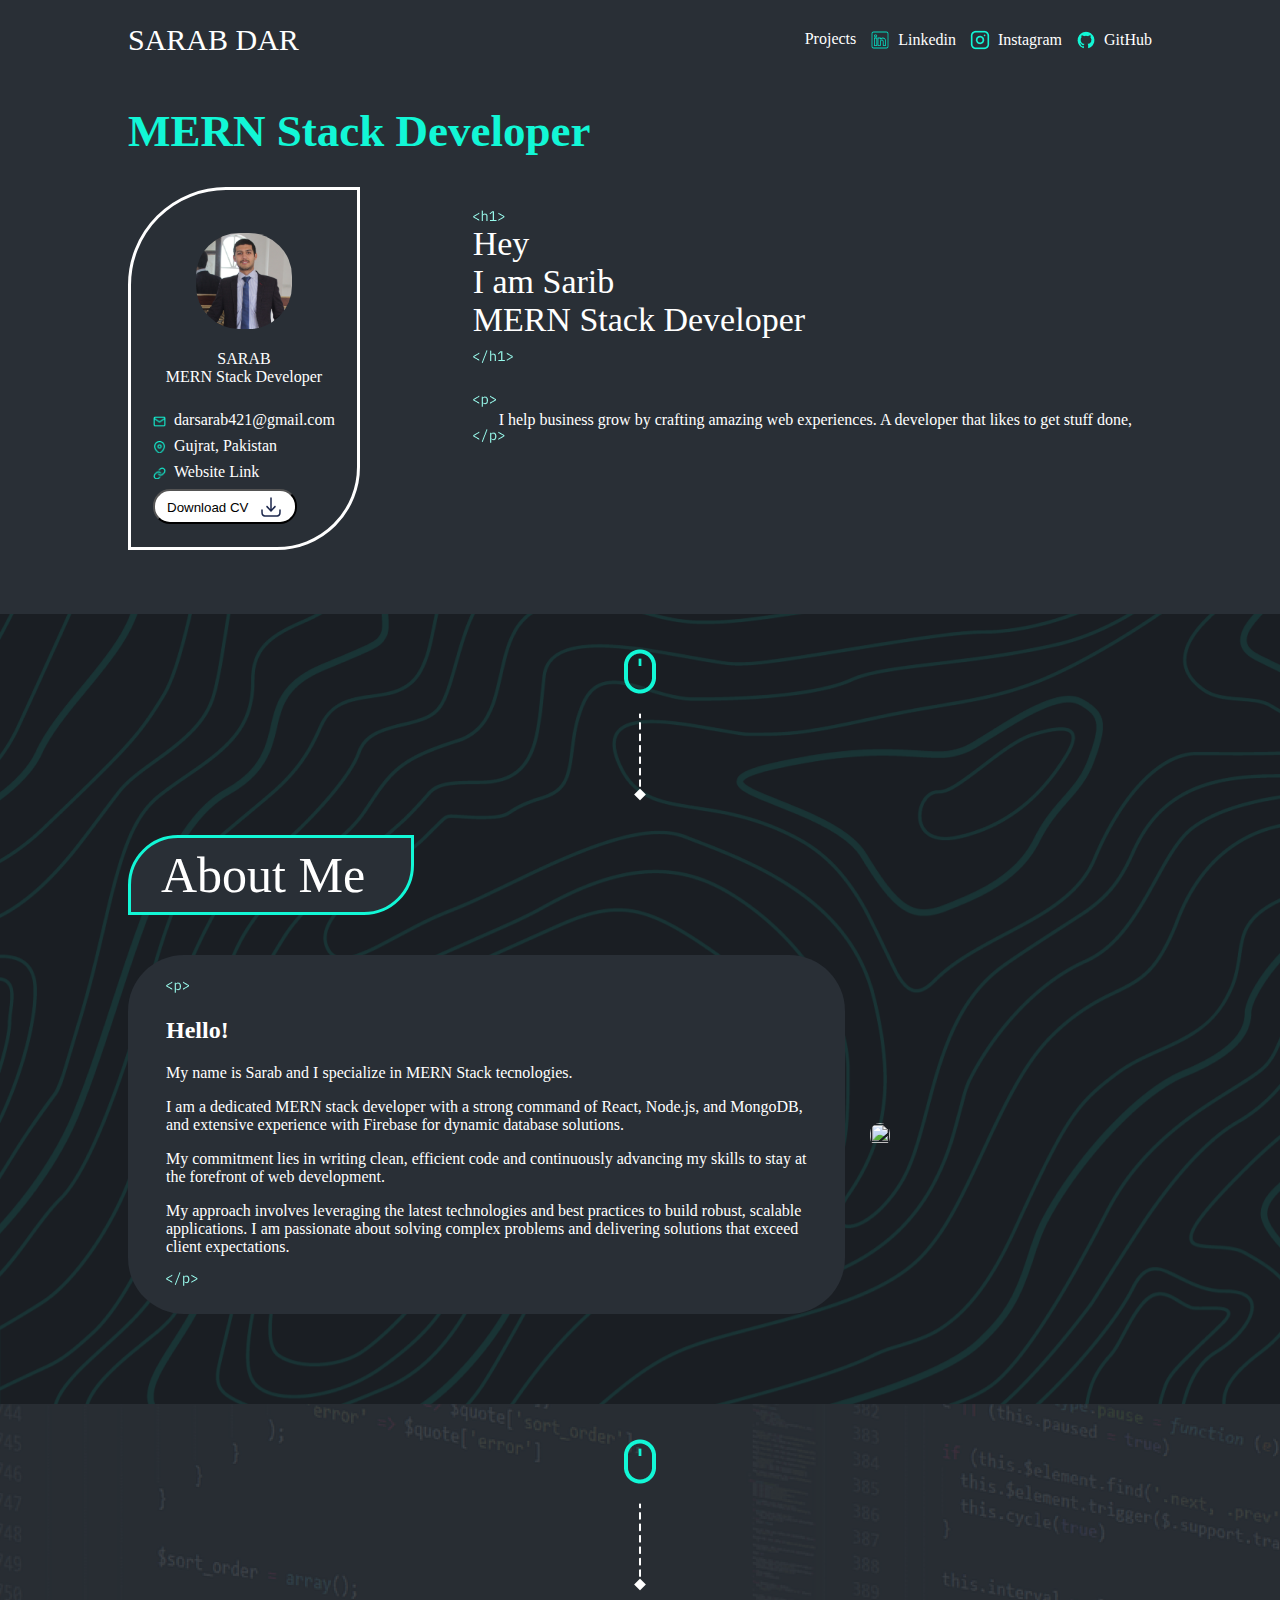
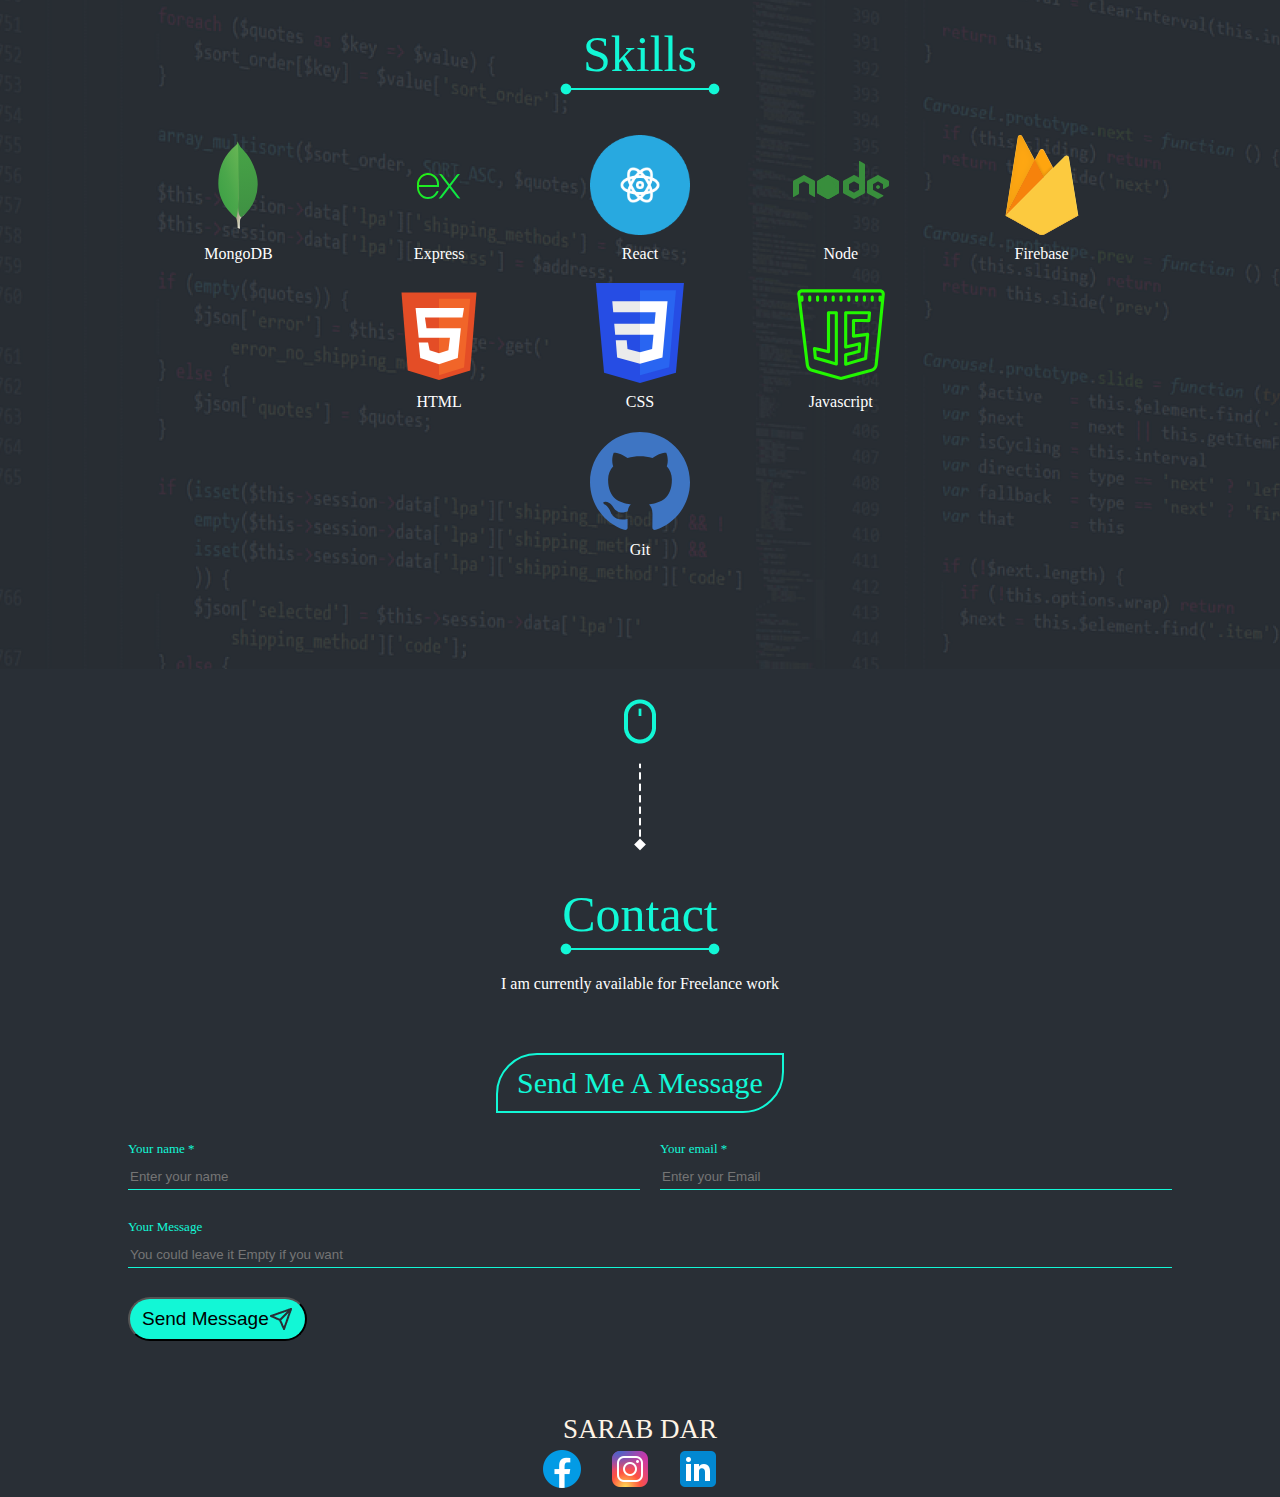
==== index.html @ 3ef93149 "first commit" ====
<!DOCTYPE html>
<html lang="en">
  <head>
    <meta charset="UTF-8" />
    <meta name="viewport" content="width=device-width, initial-scale=1.0" />
    <title>SarIb's Portfolio</title>
    <link rel="stylesheet" href="./index.css" />
    <link rel="preconnect" href="https://fonts.googleapis.com" />
    <link rel="preconnect" href="https://fonts.gstatic.com" crossorigin />
    <link
      href="https://fonts.googleapis.com/css2?family=IBM+Plex+Mono:ital,wght@0,100;0,200;0,300;0,400;0,500;0,600;0,700;1,100;1,200;1,300;1,400;1,500;1,600;1,700&display=swap"
      rel="stylesheet"
    />
      <script src="https://cdn.emailjs.com/dist/email.min.js"></script>
    <script>
        (function () {
            emailjs.init("tfSAXZKGVU3EgzkAB");
        })();
    </script>
  </head>
  <body>
    <div id="home_page">

      <!-- Introduction Section Starts -->
      <div id="itro_section" class="page_padding">
        <div id="header">
          <div id="header_left_side"><a href="/" id="font_size_large">SARAB DAR</a></div>
          <div id="header_right_side">
            
            
            <div class="blue_color_on_hover cursor_changed"><a href="/projects">Projects</a></div>
            <div class="blue_color_on_hover">
              <a href="https://www.linkedin.com/in/sarab-dar-568838201/"
                ><div class="icon_images_container">
                  <div class="header_icon_images">
                    <img src="./images/linkedin_blue_icon.svg" alt="" />
                  </div>
                  <span class="names_not_show">Linkedin</span>
                </div></a
              >
            </div>
            <div class="blue_color_on_hover">
              <a href="">
                <div class="icon_images_container">
                  <div class="header_icon_images">
                    <img src="./images/instagram_blue_icon.png" alt="" />
                  </div>
                 <span class="names_not_show">Instagram</span> 
                </div>
              </a>
            </div>
            <div class="blue_color_on_hover">
              <a href=""
                ><div class="icon_images_container">
                  <div class="header_icon_images">
                    <img src="./images/github_blue_icon.png" alt="" />
                  </div>
                 <span class="names_not_show"> GitHub</span>
                </div></a>
            </div>
            <div class="menu_icon"><img src="./images/introduction/menu_icon.svg" alt=""></div>
            <div class="menu_icon"><ul><li><div class="blue_color_on_hover cursor_changed" ><a href="/">Home</a></div></li>
            <li> <div class="blue_color_on_hover cursor_changed"><a href="/projects">Projects</a></div></li>
            <li> <div class="blue_color_on_hover">
              <a href="https://www.linkedin.com/in/sarab-dar-568838201/"
                ><div class="icon_images_container">
                  <div class="header_icon_images">
                    <img src="./images/linkedin_blue_icon.svg" alt="" />
                  </div>
                  <span class="names_not_show">Linkedin</span>
                </div></a
              >
            </div></li>
            <li> <div class="blue_color_on_hover">
              <a href="">
                <div class="icon_images_container">
                  <div class="header_icon_images">
                    <img src="./images/instagram_blue_icon.png" alt="" />
                  </div>
                 <span class="names_not_show">Instagram</span> 
                </div>
              </a>
            </div></li>

            <li><div class="blue_color_on_hover">
              <a href=""
                ><div class="icon_images_container">
                  <div class="header_icon_images">
                    <img src="./images/github_blue_icon.png" alt="" />
                  </div>
                 <span class="names_not_show"> GitHub</span>
                </div></a>
            </div></li>
          </ul></div>
          </div>
        </div>
  
        <!-- Introduction Section Ends -->


        <!-- Under Header Section Starts -->
        <div id="under_header">
          <h1>MERN Stack Developer</h1>
          <div id="under_header_sub_section_flex">
            <div id="left_side_under_header">
            <div id="cv_sub_section">
              <div class="to_center"><div id="my_img_container">
                <img src="./images/DP_img.JPG" alt="" />
              </div>
              <div id="text_size_name_cv">SARAB</div>
              <div id="mern_stack_in_under_header">MERN Stack Developer</div></div>
              <div id="under_MERN_cv_sub_section">
                <div class="icon_images_container margin_bottom">
                  <div class="s_icon_images_container">
                    <img src="./images/email_icon.png" alt="" />
                  </div>
                  darsarab421@gmail.com
                </div>
                <div  class="icon_images_container margin_bottom">
                  <div class="s_icon_images_container">
                    <img src="./images/location_icon.png" alt="" />
                  </div>
                  Gujrat, Pakistan
                </div>
                <div  class="icon_images_container margin_bottom">
                  <div class="s_icon_images_container">
                    <img src="./images/link_icon.png" alt="" />
                  </div>
                  Website Link
                </div>
              </div>
              <div class="left_margin_btn">
    <button id="downloadBtn">
        <div class="inside_download_btn">
            <div class="download_CV">
                <a id="downloadLink" href="./Sarab_Dar_Resume.pdf" download="Sarab_Dar_Resume.pdf">Download CV</a>
            </div>
            <div class="icon_img">
                <img src="./images/download_icon.svg" alt="Download Icon">
            </div>
        </div>
    </button>
</div>
  </div>
          </div>
          <div id="right_side_under_header">
            <div class="tag_img_container to_the_left">
              <img src="./images/h1_opening.png" alt="" />
            </div>
            <div class="make_it_big to_the_left"><div>Hey</div>
            <div>I am <span class="color_clor">Sarib</span></div>
            <!-- <div class="display_flex"> -->
              <div>MERN Stack Developer</div></div>
              <div class="tag_img_container bottom_margin to_the_left">
                <img src="./images/h1_closing.png" alt="" />
              </div>
            <!-- </div> -->
            <div class="tag_img_container"><img src="./images/p_opening.png" alt="" /></div>
            <div class="margin_left">
              I help business grow by crafting amazing web experiences. A
              developer that likes to get stuff done,
            </div>
            <div class="tag_img_container"> <img src="./images/p_closing.png" alt=""></div>
             <!-- <div class="icon_images_container margin_top cursor_changed"  onclick="send_mail()">
                    <div class="font_size_medium">Let's Talk</div>
                    <div class="s_icon_images_container">
                    <img src="./images/mail_icon.png" alt="" />
                  </div>
                </div> -->
          </div>
          </div>
        </div>
        <!-- under Header Section Ends -->

      
      </div>




        <!-- About me Section Starts -->

        <div id="About_me_section" class="page_padding">
          <div id="scroll_sub_section">
         
               <div class="mouse_icon_container">
                    <img src="./images/mouse_icon.png" alt="" />
                  </div>
               <div class="line_container">
                    <img src="./images/arrow_line_icon.png" alt="" />
                  </div>
            </div>
             <div class="about_me_container_inside_left_side"> About Me</div>
          <div class="flex_of_two_side">
                 <!-- Left Side of About me Section -->
             <div id="about_me_left_side" >
             
            
             <div class="about_me_details_inside_left_side">
              <div class="tag_img_container"><img src="./images/p_opening.png" alt="" /></div>
             <h2>Hello!</h2>
             <p>My name is Sarab and I specialize in MERN Stack tecnologies.</p>
             <p>I am a dedicated MERN stack developer with a strong command of React, Node.js, and MongoDB, and extensive experience with Firebase for dynamic database solutions.</p>
             <p>My commitment lies in writing clean, efficient code and continuously advancing my skills to stay at the forefront of web development.</p>
             <p>My approach involves leveraging the latest technologies and best practices to build robust, scalable applications. I am passionate about solving complex problems and delivering solutions that exceed client expectations.</p>
            
              <div class="tag_img_container"><img src="./images/p_closing.png" alt="" /></div>
             </div>
              </div>
              <!-- Right Side of About me Section -->
              <div class="about_me_details_inside_right_side">
               <div id="my_photo"><img src="./images/my_photo.JPG" alt=""></div>
              </div>
          </div>
       
          </div>


          
        <!-- Skills Section Starts -->

        <div id="skills_section" class="page_padding">
          <div id="scroll_sub_section">
         
               <div class="mouse_icon_container">
                    <img src="./images/mouse_icon.png" alt="" />
                  </div>
               <div class="line_container">
                    <img src="./images/arrow_line_icon.png" alt="" />
                  </div>
            </div>
            <div class="font_size_s_Medium">Skills</div>
            <div class="line_icon_skill_section"><img src="./images/skill_section/line_icon.png" alt=""></div>
       

             <div class="skills_grid_container">
              <div class="items item1"> <div class="skills_img_container"><img src="./images/skill_section/monodb_icon.svg" alt=""></div> <div>MongoDB</div></div>
              <div class="items item2"> <div class="skills_img_container"><img src="./images/skill_section/express_icon.svg" alt=""></div> <div>Express</div></div>
              <div class="items item3"> <div class="skills_img_container"><img src="./images/skill_section/React_icon.png" alt=""></div> <div>React</div></div>
              <div class="items item4"> <div class="skills_img_container"><img src="./images/skill_section/nodejs_icon.svg" alt=""></div> <div>Node</div></div>
              <div class="items item5"> <div class="skills_img_container"><img src="./images/skill_section/firebase_icon.svg" alt=""></div> <div>Firebase</div></div>
              
              <!-- 2nd Line -->
              <div class="items item6"> <div class="skills_img_container"><img src="./images/skill_section/html_icon.svg" alt=""></div> <div>HTML</div></div>
              <div class="items item7"> <div class="skills_img_container"><img src="./images/skill_section/css_icon.svg" alt=""></div> <div>CSS</div></div>
              <div class="items item8"> <div class="skills_img_container"><img src="./images/skill_section/javascript_icon.svg" alt=""></div> <div>Javascript</div></div>
              <!-- third Line -->
              <div class="items item9"> <div class="skills_img_container"><img src="./images/skill_section/github_icon.svg" alt=""></div> <div>Git</div></div>
             
           
           
            </div>
             <!-- <div class="items item10"> <div class="skills_img_container"><img src="./images/skill_section/React_icon.png" alt=""></div> <div></div></div> -->
           
          </div>



              <!-- Contact me Section -->


        <div id="contact_me">
          <div id="scroll_sub_section">
         
               <div class="mouse_icon_container">
                    <img src="./images/mouse_icon.png" alt="" />
                  </div>
               <div class="line_container">
                    <img src="./images/arrow_line_icon.png" alt="" />
                  </div>
            </div>
            <div class="font_size_s_Medium">Contact</div>
            <div class="line_icon_skill_section"><img src="./images/skill_section/line_icon.png" alt=""></div>
            
       
        <div class="align_text_center">I am currently available for Freelance work</div>
        <span id="message_box">Send Me A Message</span>
        <div class="input_button_container">
            <div class="grid_item input_item1"><div class="written_on_inputs">Your name * <br><input type="text" placeholder="Enter your name" class="contact_me_input" id="user_name"></div></div>
  <div class="grid_item input_item2"><div class="written_on_inputs">Your email *<br><input type="text" placeholder="Enter your Email" class="contact_me_input"  id="contact_me_input" ></div></div>
  <div class="grid_item input_item3"><div class="written_on_inputs">Your Message <br><input type="text" placeholder="You could leave it Empty if you want" id="user_message" class="contact_me_input"  pattern="^(?:\+?[0-9]{1,3}[-.\s]?)?(?:\(?\d{1,4}\)?[-.\s]?)?\d{1,4}[-.\s]?\d{1,4}[-.\s]?\d{1,9}$|^[\w\.-]+@(gmail\.com|yahoo\.com|outlook\.com)$
" ></div></div>
            <div class="cursor_changed"><button id="btn" onclick="sendMessage()"> <div ><div>Send Message </div> <div class="send_icon"><img src="./images/contact_me/send_icon.png" alt=""></div></div></button></div>
        </div>
   

    <!-- Footer Section -->
    <div id="footer">
    
        <div id="change_to_white"><span id="change_color_first_letter">S</span>ARAB <span id="dar_in_nav">DAR</span></div>
        <!-- images of fb,insta, ldin, X goes here -->
         <div id="footerIcons">
            <a href="https://www.facebook.com/sarab.dar.90?mibextid=ZbWKwL" target="_blank"><img src="./images/contact_me/facebook.png" alt=""></a>
            <a href="https://www.instagram.com/sarib422?igsh=djU4N2RiNWo0NDZv" target="_blank"><img src="./images/contact_me/instagram.png" alt=""></a>
        <a href="https://www.linkedin.com/in/sarab-dar-568838201/" target="_blank"><img src="./images/contact_me/linkedln.png"
                alt="LinkedIn"></a>

            <a href="https://x.com/sarib_dar?t=F1pnpw_6zOMhgZf68eyHyQ&s=09" target="_blank"><img src="./images/twitterX.png" alt=""></a>

        
    </div>
        </div>
         </div>
 <script src="index.js"></script>
  </body>
</html>
---- index.css ----
/* Full Home page  */
a{
    color: #FFFFFF;
    text-decoration: none;
}
html,body{
    margin: 0px;
    padding: 0px;
    /* font-family: 'IBM Plex Mono', monospace; */
}

.page_padding{
    padding: 5px 128px 90px 128px;
}
.menu_icon{
    display: none;
}


#itro_section{
   
    color: #FFFFFF;
    background-color: #292F36;
   /* padding: 5px 128px 64px 128px; */
   padding-top: 5px;
   padding-bottom: 64px;
}
  /* Header Section */

#header{
    height: 70px;
    display: flex;
    align-items: center;
    justify-content: space-between;
}

#font_size_large{
    font-size: 30px;
    
}
/* instagram, github, linkedin images size */
.header_icon_images{
width: 20px;
height: 20px;
overflow: hidden;
}
.header_icon_images img{
    width: 100%;
    height: 100%;
}
.blue_color_on_hover:hover{
color: #12F7D6;
}
.blue_color_on_hover a:hover {
    color: #12F7D6;
}

/* right side */
#header_right_side{
    display: flex;
    gap: 14px;
}
.icon_images_container{
    display: flex;
    align-items: center;
   
    gap: 8px;
}
.margin_top{
    margin-top: 22px;
}

#right_side_under_header{
    padding: 20px 20px;
}
.margin_left{
    margin-left: 26px;
}
.font_size_medium{
    font-size: 25px;
    color: #12F7D6;
}





/* Under intro Section */
#cv_sub_section{
    border-style: solid;
    border-color: #FFFFFF;
}
#my_img_container{
    width: 96px;
    height: 96px;
    border-radius: 45%;
    overflow: hidden;
    margin-bottom: 21px;
}
#my_img_container img{
    width: 100%;
    height: 100%;
}

#under_header h1{
    color: #12F7D6;
    font-size: 45px;
}
.make_it_big{
    font-size: 34px;
}
.bottom_margin{
    margin-bottom: 26px;
    margin-top: 10px;
}

#under_header_sub_section_flex{
    display: flex;
    justify-content: space-between;
}
.inside_download_btn{
  display: flex;
  justify-content: space-between;
}
.download_CV{
    align-self: center;
}
.download_CV a{
    color: black;
}
 .icon_img{
    width: 24px;
    height: 24px;
    overflow: hidden;

 }
 .icon_img img{
    width: 100%;
height: 100%;}

.left_margin_btn button{
    width: 144px;
        height: 35px;
        border-radius: 17px;
        padding: 4px 12px;
        background-color: white;
}

#cv_sub_section{
    padding: 13px 22px;
    height: 331px;
    
    border-radius: 98px 0px 83px 0px;;
}
.to_center{
    margin: 30px 0px 25px 0px;
    display: flex;
        flex-direction: column;
        justify-content: center;
        align-items: center;
}

.s_icon_images_container{
    width: 13px;
    height: 13px;
    overflow: hidden;
}
.s_icon_images_container img{
    width: 100%;
    height: 100%s;
}
.margin_bottom{
    margin-bottom: 8px;
}



/* About me Section Starts */

#scroll_sub_section {
    display: flex;
    justify-content: center;
    /* Center items horizontally */
    align-items: center;
    /* Center items vertically */
    flex-direction: column;
    /* Align items in a column */
  padding: 20px 10px;
}


.mouse_icon_container,
.line_container {
    margin: 10px;
    /* Space between images, adjust as needed */
}

/* Optional: Adjust image sizes if needed */
.mouse_icon_container img,
.line_container img {
    max-width: 100%;
    /* Ensure images don't overflow their containers */
    height: auto;
    /* Maintain aspect ratio */
}

#About_me_section{
    color: #FFFFFF;
    background-image: url("./images/About_me_background.png");
    
}

.mouse_icon_container{
    height: 44px;
    width: 32px;
    margin-bottom: 10px;
}
.scroll_sub_section{
    display: flex;
    flex-direction: column;
    align-items: center;
    justify-content: center;
}
.about_me_container_inside_left_side{
   
    background-color: #292F36;
}
.about_me_details_inside_left_side{
    background-color: #292F36;
    /* width: 508px; */
    padding: 24px 38px;
        border-radius: 56px;
            /* margin-top: 35px; */
   
}
#my_photo{
    border-radius: 25px;
    /* height: 469px; */
    overflow: hidden;
}
.about_me_details_inside_right_side{
    display: flex;
    align-items: center;
}
#my_photo img{
    width: 100%;
    height: 100%;
}

.flex_of_two_side{
    /* display: flex;
    justify-content: space-between; */
    margin-top: 40px;
    display: grid;
    grid-template-columns: 70% 30%;
    gap: 25px;
}
#about_me_left_side{
    display: flex;
    align-items: center;
}

.about_me_container_inside_left_side{
    font-size: 50px;
    padding: 8px 30px;
    border-radius: 50px 0px;
    border-color: #12F7D6;
    border-style: solid;
    width: 220px;
}



/* skills Section */
#skills_section{
    color: #FFFFFF;
        background-image: url("./images/Skills_section_background.png");
        /* padding: 5px 128px 90px 128px; */
        padding-top: 5px;
        padding-bottom: 90px;
}
.font_size_s_Medium{
    font-size: 50px;
    color: #12F7D6;
    text-align: center;
}
.line_icon_skill_section{
    margin-bottom: 20px;
}
.line_icon_skill_section{
    display: flex;
    justify-content: center;
}

/* Skills Grid */
.skills_grid_container {
    display: grid;
    grid-template-columns: repeat(auto-fill, minmax(150px, 1fr));
    /* Adjust column size and number */
    gap: 20px;
    /* Space between grid items */
    justify-items: center;
    /* Center items horizontally within their grid cells */
    align-items: center;
    /* Center items vertically within their grid cells */
    padding: 20px;
    /* Space around the grid container */
}

.items {
    display: flex;
    flex-direction: column;
    align-items: center;
    /* Center content horizontally */
    text-align: center;
    /* Center text inside items */
}

/* Make sure to center "Git" in the third row */
.item9 {
    grid-column: 1 / -1;
    /* Span the entire width of the grid */
    justify-self: center;
    /* Center the item horizontally within its grid cell */
}
.item6{
grid-column: 2;
}

.skills_img_container {
    display: flex;
    align-items: center;
    height: 110px;
    /* overflow: hidden; */
}
.skills_img_container img {
    max-width: 100px;
    /* Adjust image size as needed */
    height: auto;
    /* Maintain aspect ratio */
    margin-bottom: 10px;
    /* Space between image and text */
}
/* Contact me Section */
#contact_me{
    background-color: #292F36;
}
#message_box {
    border: 2px solid #12F7D6;
    font-size: 30px;
    color: #12F7D6;
    padding: 11px 19px;

    border-radius: 41px 0px;
    display: table;
    margin: 60px auto 10px auto;
}

.written_on_inputs {
    color: #12F7D6;
    margin-bottom: 9px;
    font-size: 13px;
    
}
.written_on_inputs input{
    margin-top: 6px;
}
.input_item3{
    grid-column: 1/3;
}

.contact_me_input {
    border: #12F7D6;
    background-color: #292F36;
    color: #FFFFFF;
    border-bottom: 1px solid #12F7D6;
    border-radius: 0px;
}

#contact_me input {
    /* width: 200px; */
    height: 27px;
    color: #FFFFFF;
    
}
/* .input_item1 input, .input_item2 input{
    width: 220px;
} */

.input_button_container {
    padding: 5px 128px;
    display: grid;
    margin-top: 23px;
    grid-template-columns: 50% 50%;
    gap: 20px; 
    align-items: center;
    flex-direction: column;
}

.written_on_inputs {
    width: 100%;
    /* Ensure the container takes the full width of its parent */
}

.contact_me_input {
    width: 100%;
    /* Make the input take the full width of the container */
    box-sizing: border-box;
    /* Include padding and border in the element's total width */
}
.grid_item{
    display: flex;
    flex-direction: column;
    justify-content: center;
    align-items: center;
}

#btn{
    background-color: #12F7D6;
    color: black;
    border-radius: 25px;
    padding: 8px 12px;
}
.align_text_center{
    text-align: center;
    color: #FFFFFF;
}


#btn div{
    display: flex;
    align-items: center;
    flex-direction: row;
    font-size: 19px;
}

/* footer Section */
#footer {
    display: flex;
    flex-direction: column;
    justify-content: center;
    align-items: center;
    margin-top: 68px;
}

#change_to_white {
    color: #FEF4E6;
    font-size: 27px;
}

#footerIcons {

    /* width: 300px; */
    display: flex;
    gap: 20px;

}

.cursor_changed{
    cursor: pointer;
}




/* Media query for 980px max screen */
@media only screen and (max-width: 980px) {
.page_padding{
padding: 5px 90px 90px 90px;
}
.about_me_details_inside_left_side{
    font-size: 12px;
}
}

@media only screen and (max-width: 844px) {
    .about_me_details_inside_left_side p{
margin-block-start: 5px;
margin-block-end: 5px;
    }
    
#font_size_large{
            font-size: 20px;
        }
.page_padding {
    padding: 5px 65px 90px 65px;
}
.mouse_icon_container {
    height: 30px;
    width: 20px;
    margin-bottom: 10px;
}
.line_container{
    height: 60px;
    overflow: hidden;
}
.line_container img{
    height: 100%
}
.about_me_container_inside_left_side{
    font-size: 30px;
    width: 135px;
}
}

@media only screen and (max-width: 830px){
    .item6{
        grid-column: 3;
    }
    .item9{
    grid-column: 3;
    }
}
@media only screen and (max-width: 870px) {
 .names_not_show{
    display: none;
 }
 #under_header h1{
    font-size: 30px;
 }
.make_it_big{
    font-size: 23px;
 }
 .margin_left{
    font-size: 15px;
 }

 .skills_img_container{
    height: 60px;
    overflow: hidden;
 }
 .skills_img_container img{
    width: 100%;
    height: 100%;
 }
}


@media only screen and (max-width: 700px){
.flex_of_two_side{
    display: flex;
    flex-direction: column;
}

#under_header h1 {
    font-size: 20px;
}

.make_it_big {
    font-size: 17px;
}
.skills_grid_container{
    gap: 10px;
    padding: 0px;
}

}


@media only screen and (max-width: 640px){
.skills_img_container{
    height: 40px;
    overflow: hidden;
}
#btn{
        padding: 4px 7px;
        
}
#btn div{
font-size: 15px;
}
.send_icon{
    width: 17px;
    height: 17px;
    overflow: hidden;
}
.send_icon img{
    width: 100%;
    height: 100%;
}
 .to_center {
     margin: 10px 0px 7px 0px;
 }
 #text_size_name_cv{
    font-size: 14px;
 }
 #under_MERN_cv_sub_section{
    font-size: 14px;
 }
.left_margin_btn button{
        width: 115px;
            height: 25px;
                padding: 2px 8px;
                
 }
 .icon_img{
    width: 18px;
        height: 18px;
        overflow: hidden;
    
 }
  .margin_left {
      font-size: 11px;
  }
  #mern_stack_in_under_header{
    font-size: 13px;
  }

 #cv_sub_section{
        padding: 8px 16px;
            height: 272px;
 }
 .download_CV a{
font-size: 12px;
 }
}


@media only screen and (max-width: 600px){
    .skills_grid_container{
grid-template-columns: auto auto;
    }

}
@media only screen and (max-width: 533px){
    #btn {
            padding: 5px 7px;
    
        }
    
        #btn div {
            font-size: 15px;
        }
                .input_button_container{
                        padding: 5px 90px;
                }
        .send_icon {
            width: 14px;
            height: 14px;
            overflow: hidden;
        }
    
        .send_icon img {
            width: 100%;
            height: 100%;
        }
        .font_size_s_Medium{
            font-size: 36px;
        }
        #message_box{
font-size: 20px;
        }
        .names_not_show{
            display: none;
        }
     #font_size_large {
        font-size: 16px;
        }
    .blue_color_on_hover a{
        font-size: 15px;
    }
}

@media only screen and (max-width: 482px){
#under_header_sub_section_flex{
    flex-direction: column;
    gap: 30px;

}
        #btn div {
            font-size: 12px;
        }
#left_side_under_header{
    display: flex;
    justify-content: center;
}
#right_side_under_header{
    padding: 20px 50px;
}
        #under_header h1{
            text-align: center;
        }

        #cv_sub_section{
    width: 177px;
        }
}


@media only screen and (max-width: 447px){
    .blue_color_on_hover a{
        display: none;
    }
    #header{
        width: 22em;
        margin: 0px -10%;
    }
    .menu_icon{
        display: block;
        width: 20px;
        height: 20px;
        overflow: hidden;
    }
    .menu_icon img{
        width: 100%;
        height: 100%;
    }
    /* #header_right_side{
        display: flex;
        justify-content: center
    } */
}
@media only screen and (max-width: 376px) {
.to_the_left{
    margin-left: -20%;
}
        #btn div {
            font-size: 9px;
        }
   #header {
       width: 19em;
      
   }

        
}

@media only screen and (max-width: 321px) {
    #header {
            width: 16em;
    
        } #under_header h1 {
         margin-left: -20px;   
        margin-right: -20px;}

        .about_me_details_inside_left_side{
         margin-left: -20px;
        margin-right: -20px;
                    }
        #my_photo{
            margin-left: -20px;
            margin-right: -20px;
        }
                .align_text_center{
                    font-size: 12px;
                }
                .input_button_container{
                    margin-left: -20px;
                        margin-right: -20px;
                }
#contact_me input{
    font-size: 11px;
}
}
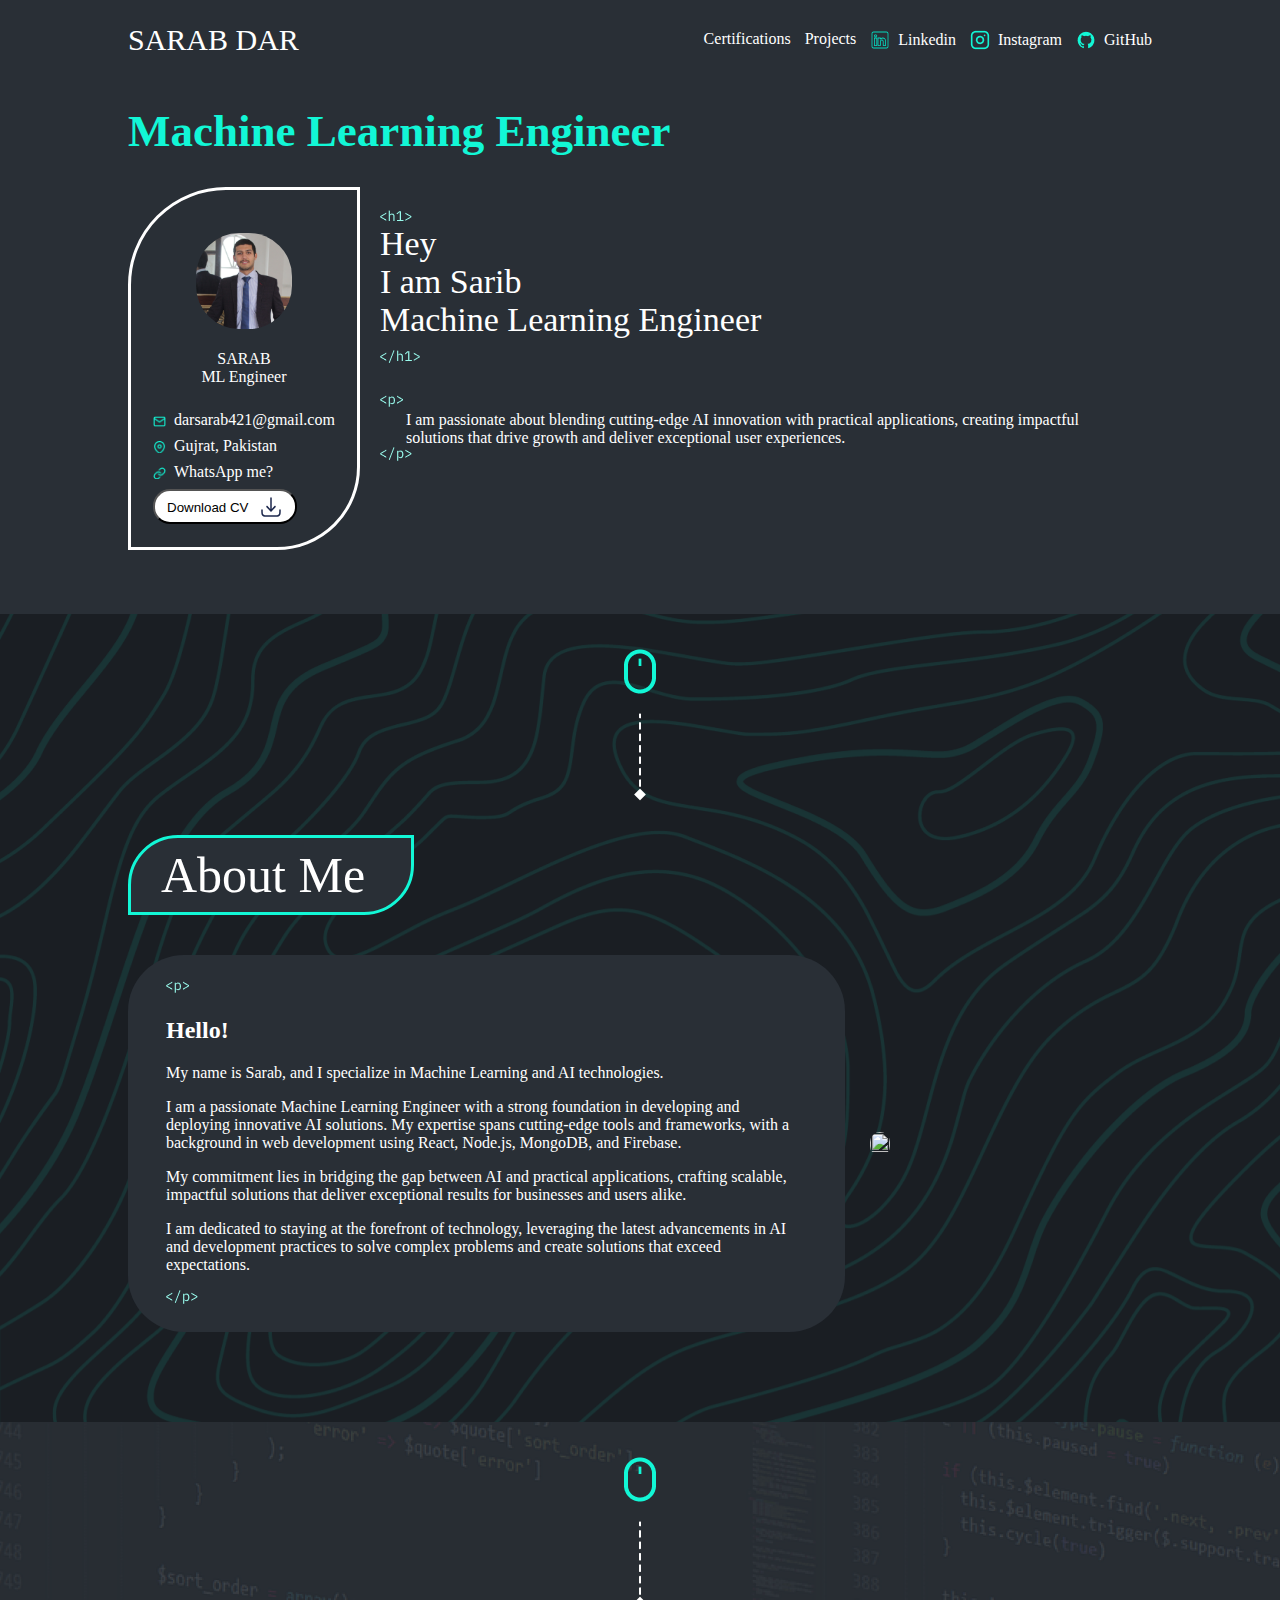
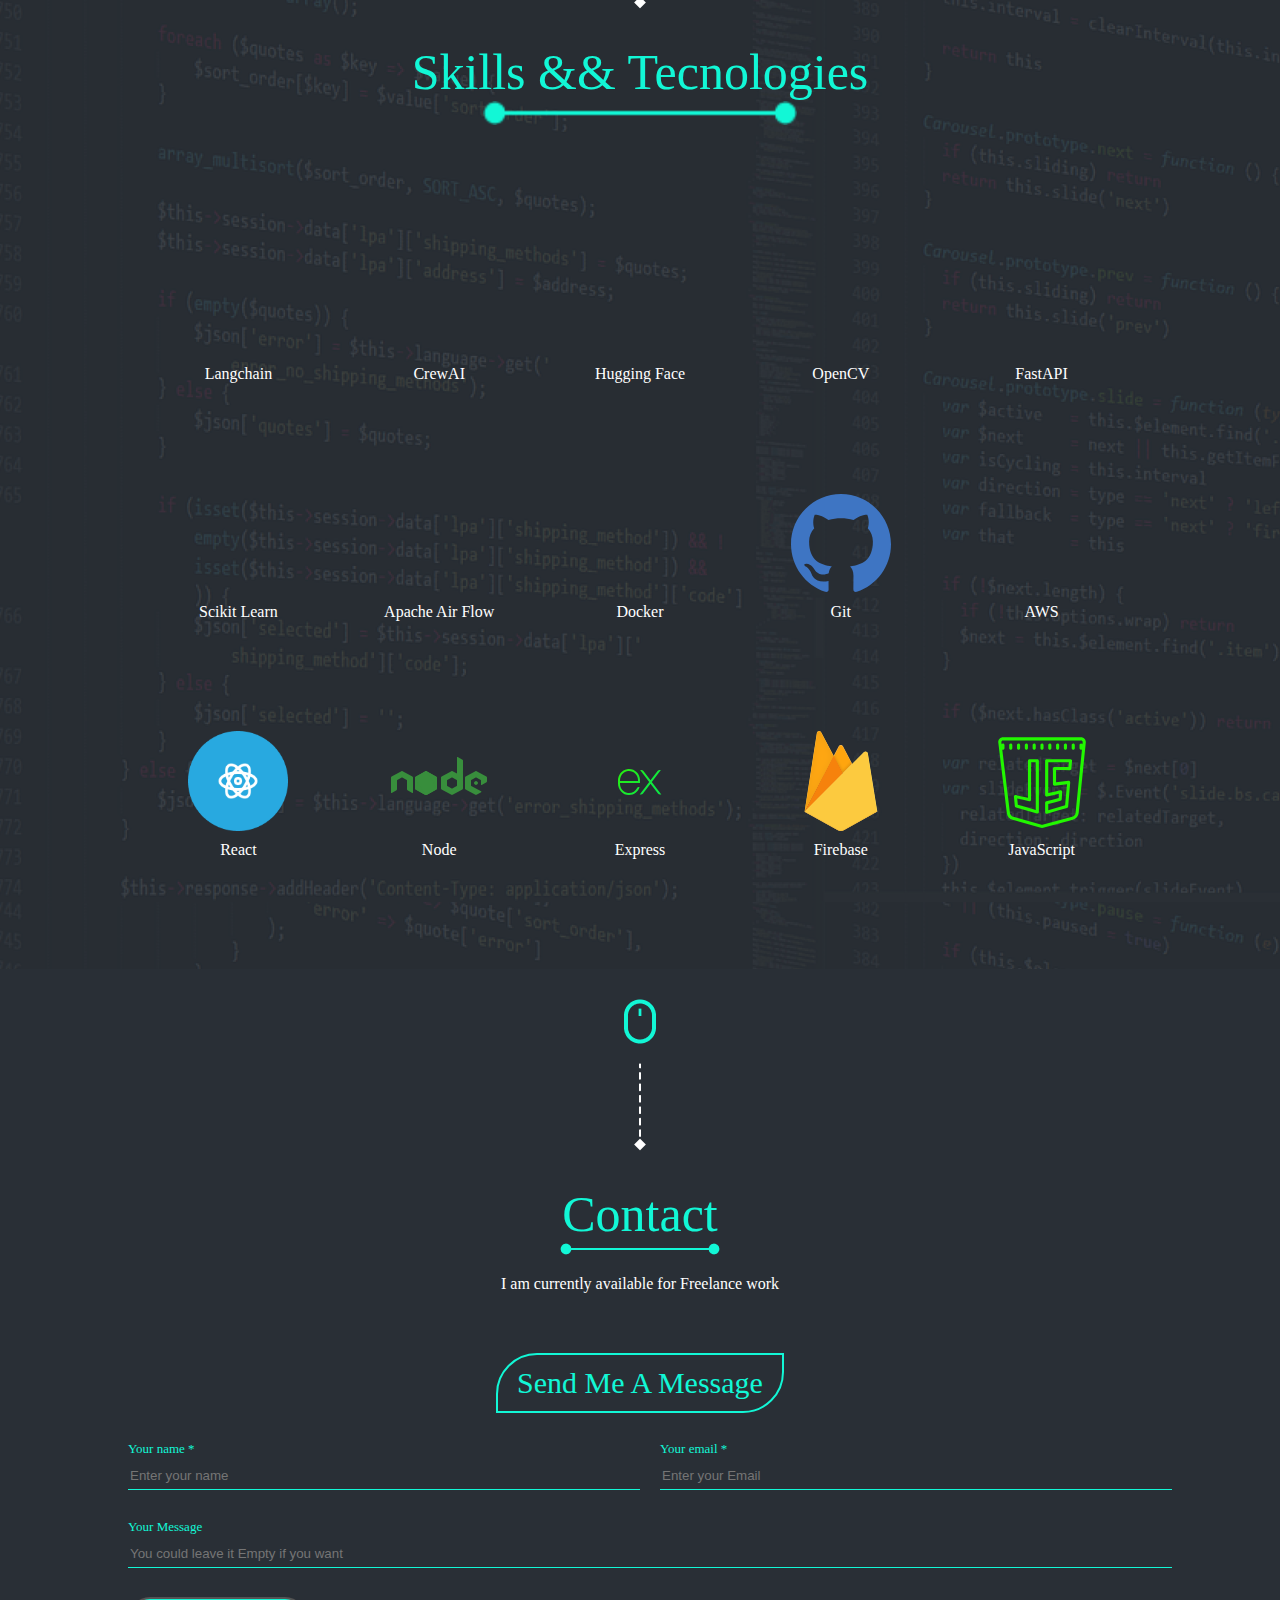
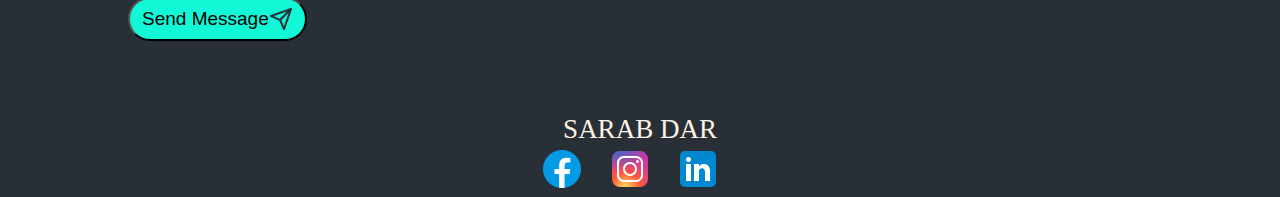
==== commit d94031ce: "line under the skills" ====
--- a/index.html
+++ b/index.html
@@ -3,7 +3,7 @@
   <head>
     <meta charset="UTF-8" />
     <meta name="viewport" content="width=device-width, initial-scale=1.0" />
-    <title>SarIb's Portfolio</title>
+    <title>Sarab's Portfolio</title>
     <link rel="stylesheet" href="./index.css" />
     <link rel="preconnect" href="https://fonts.googleapis.com" />
     <link rel="preconnect" href="https://fonts.gstatic.com" crossorigin />
@@ -27,20 +27,20 @@
           <div id="header_left_side"><a href="/" id="font_size_large">SARAB DAR</a></div>
           <div id="header_right_side">
             
-            
-            <div class="blue_color_on_hover cursor_changed"><a href="/projects">Projects</a></div>
+            <div class="blue_color_on_hover cursor_changed"><a href="/certifications.html">Certifications</a></div>
+            <div class="blue_color_on_hover cursor_changed"><a href="/projects.html">Projects</a></div>
+
             <div class="blue_color_on_hover">
-              <a href="https://www.linkedin.com/in/sarab-dar-568838201/"
+              <a href="https://www.linkedin.com/in/sarab-dar-568838201/" target="_blank"
                 ><div class="icon_images_container">
                   <div class="header_icon_images">
                     <img src="./images/linkedin_blue_icon.svg" alt="" />
                   </div>
                   <span class="names_not_show">Linkedin</span>
-                </div></a
-              >
+                </div></a>
             </div>
             <div class="blue_color_on_hover">
-              <a href="">
+              <a href="https://www.instagram.com/saribdar?igsh=djU4N2RiNWo0NDZv" target="_blank">
                 <div class="icon_images_container">
                   <div class="header_icon_images">
                     <img src="./images/instagram_blue_icon.png" alt="" />
@@ -50,7 +50,7 @@
               </a>
             </div>
             <div class="blue_color_on_hover">
-              <a href=""
+              <a href="https://github.com/sarab421" target="_blank"
                 ><div class="icon_images_container">
                   <div class="header_icon_images">
                     <img src="./images/github_blue_icon.png" alt="" />
@@ -58,39 +58,27 @@
                  <span class="names_not_show"> GitHub</span>
                 </div></a>
             </div>
-            <div class="menu_icon"><img src="./images/introduction/menu_icon.svg" alt=""></div>
-            <div class="menu_icon"><ul><li><div class="blue_color_on_hover cursor_changed" ><a href="/">Home</a></div></li>
-            <li> <div class="blue_color_on_hover cursor_changed"><a href="/projects">Projects</a></div></li>
-            <li> <div class="blue_color_on_hover">
-              <a href="https://www.linkedin.com/in/sarab-dar-568838201/"
-                ><div class="icon_images_container">
-                  <div class="header_icon_images">
-                    <img src="./images/linkedin_blue_icon.svg" alt="" />
-                  </div>
-                  <span class="names_not_show">Linkedin</span>
-                </div></a
-              >
-            </div></li>
-            <li> <div class="blue_color_on_hover">
-              <a href="">
-                <div class="icon_images_container">
-                  <div class="header_icon_images">
-                    <img src="./images/instagram_blue_icon.png" alt="" />
-                  </div>
-                 <span class="names_not_show">Instagram</span> 
-                </div>
+            <div id="menu_icon" onclick="showBar()"><img src="./images/introduction/menu_icon.svg" alt=""></div>
+            <div id="menu_icon_bar"><ul><li><a href="/">Home</a></li>
+            <li> <a href="/projects.html">Projects</a></li>
+            <li> 
+              <a  class="color_bluish" target="_blank" href="https://www.linkedin.com/in/sarab-dar-568838201/"
+                >Linkedin</a>
+           </li>
+            <li> 
+              <a class="color_bluish" target="_blank"  href="https://www.instagram.com/saribdar?igsh=djU4N2RiNWo0NDZv">
+                
+              Instagram
+                
               </a>
-            </div></li>
-
-            <li><div class="blue_color_on_hover">
-              <a href=""
-                ><div class="icon_images_container">
-                  <div class="header_icon_images">
-                    <img src="./images/github_blue_icon.png" alt="" />
-                  </div>
-                 <span class="names_not_show"> GitHub</span>
-                </div></a>
-            </div></li>
+            </li>
+
+            <li>
+              <a  class="color_bluish" target="_blank"  href="https://github.com/sarab421"
+                >
+                GitHub
+                </a>
+            </li>
           </ul></div>
           </div>
         </div>
@@ -100,7 +88,7 @@
 
         <!-- Under Header Section Starts -->
         <div id="under_header">
-          <h1>MERN Stack Developer</h1>
+          <h1>Machine Learning Engineer</h1>
           <div id="under_header_sub_section_flex">
             <div id="left_side_under_header">
             <div id="cv_sub_section">
@@ -108,7 +96,7 @@
                 <img src="./images/DP_img.JPG" alt="" />
               </div>
               <div id="text_size_name_cv">SARAB</div>
-              <div id="mern_stack_in_under_header">MERN Stack Developer</div></div>
+              <div id="mern_stack_in_under_header">ML Engineer</div></div>
               <div id="under_MERN_cv_sub_section">
                 <div class="icon_images_container margin_bottom">
                   <div class="s_icon_images_container">
@@ -126,14 +114,16 @@
                   <div class="s_icon_images_container">
                     <img src="./images/link_icon.png" alt="" />
                   </div>
-                  Website Link
+                  <a target="_blank" href="https://wa.me/923086112359" class="view-more">WhatsApp me?</a>
+
+                  
                 </div>
               </div>
               <div class="left_margin_btn">
     <button id="downloadBtn">
         <div class="inside_download_btn">
             <div class="download_CV">
-                <a id="downloadLink" href="./Sarab_Dar_Resume.pdf" download="Sarab_Dar_Resume.pdf">Download CV</a>
+                <a id="downloadLink" href="./Sarab_Dar.pdf" download="Sarab_Dar.pdf">Download CV</a>
             </div>
             <div class="icon_img">
                 <img src="./images/download_icon.svg" alt="Download Icon">
@@ -150,16 +140,14 @@
             <div class="make_it_big to_the_left"><div>Hey</div>
             <div>I am <span class="color_clor">Sarib</span></div>
             <!-- <div class="display_flex"> -->
-              <div>MERN Stack Developer</div></div>
+              <div>Machine Learning Engineer</div></div>
               <div class="tag_img_container bottom_margin to_the_left">
                 <img src="./images/h1_closing.png" alt="" />
               </div>
             <!-- </div> -->
             <div class="tag_img_container"><img src="./images/p_opening.png" alt="" /></div>
             <div class="margin_left">
-              I help business grow by crafting amazing web experiences. A
-              developer that likes to get stuff done,
-            </div>
+                I am passionate about blending cutting-edge AI innovation with practical applications, creating impactful solutions that drive growth and deliver exceptional user experiences. </div>
             <div class="tag_img_container"> <img src="./images/p_closing.png" alt=""></div>
              <!-- <div class="icon_images_container margin_top cursor_changed"  onclick="send_mail()">
                     <div class="font_size_medium">Let's Talk</div>
@@ -199,11 +187,11 @@
              <div class="about_me_details_inside_left_side">
               <div class="tag_img_container"><img src="./images/p_opening.png" alt="" /></div>
              <h2>Hello!</h2>
-             <p>My name is Sarab and I specialize in MERN Stack tecnologies.</p>
-             <p>I am a dedicated MERN stack developer with a strong command of React, Node.js, and MongoDB, and extensive experience with Firebase for dynamic database solutions.</p>
-             <p>My commitment lies in writing clean, efficient code and continuously advancing my skills to stay at the forefront of web development.</p>
-             <p>My approach involves leveraging the latest technologies and best practices to build robust, scalable applications. I am passionate about solving complex problems and delivering solutions that exceed client expectations.</p>
-            
+             <p>My name is Sarab, and I specialize in Machine Learning and AI technologies.</p>
+<p>I am a passionate Machine Learning Engineer with a strong foundation in developing and deploying innovative AI solutions. My expertise spans cutting-edge tools and frameworks, with a background in web development using React, Node.js, MongoDB, and Firebase.</p>
+<p>My commitment lies in bridging the gap between AI and practical applications, crafting scalable, impactful solutions that deliver exceptional results for businesses and users alike.</p>
+<p>I am dedicated to staying at the forefront of technology, leveraging the latest advancements in AI and development practices to solve complex problems and create solutions that exceed expectations.</p>
+
               <div class="tag_img_container"><img src="./images/p_closing.png" alt="" /></div>
              </div>
               </div>
@@ -229,23 +217,36 @@
                     <img src="./images/arrow_line_icon.png" alt="" />
                   </div>
             </div>
-            <div class="font_size_s_Medium">Skills</div>
-            <div class="line_icon_skill_section"><img src="./images/skill_section/line_icon.png" alt=""></div>
+            <div class="font_size_s_Medium">Skills && Tecnologies</div>
+            <div id="line_under_skills" class="line_icon_skill_section"><img src="./images/skill_section/line_icon.png" alt=""></div>
        
 
              <div class="skills_grid_container">
-              <div class="items item1"> <div class="skills_img_container"><img src="./images/skill_section/monodb_icon.svg" alt=""></div> <div>MongoDB</div></div>
-              <div class="items item2"> <div class="skills_img_container"><img src="./images/skill_section/express_icon.svg" alt=""></div> <div>Express</div></div>
-              <div class="items item3"> <div class="skills_img_container"><img src="./images/skill_section/React_icon.png" alt=""></div> <div>React</div></div>
-              <div class="items item4"> <div class="skills_img_container"><img src="./images/skill_section/nodejs_icon.svg" alt=""></div> <div>Node</div></div>
-              <div class="items item5"> <div class="skills_img_container"><img src="./images/skill_section/firebase_icon.svg" alt=""></div> <div>Firebase</div></div>
+            <div class="items item1"> <div class="skills_img_container"><img src="./images/skill_section/langchain.png" alt=""></div> <div>Langchain</div></div>
+              <div class="items item2"> <div class="skills_img_container"><img src="./images/skill_section/crewAI.png" alt=""></div> <div>CrewAI</div></div>
+              <div class="items item3"> <div class="skills_img_container"><img src="./images/skill_section/hugging_face.svg" alt=""></div> <div>Hugging Face</div></div>
+              <div class="items item4"> <div class="skills_img_container"><img src="./images/skill_section/openCv.svg" alt=""></div> <div>OpenCV</div></div>
+              <div class="items item5"> <div class="skills_img_container"><img src="./images/skill_section/FastAPI.png" alt=""></div> <div>FastAPI</div></div>
+
+             <!-- 2nd Line -->
+            
+              <div class="items item6"> <div class="skills_img_container"><img src="./images/skill_section/sk_learn.png" alt=""></div> <div>Scikit Learn</div></div>
+              <div class="items item7"> <div class="skills_img_container"><img src="./images/skill_section/Apache_Airflow.png" alt=""></div> <div>Apache Air Flow</div></div>
+              <div class="items item8"> <div class="skills_img_container"><img src="./images/skill_section/Docker.png" alt=""></div> <div>Docker</div></div>
+               <div class="items item9"> <div class="skills_img_container"><img src="./images/skill_section/github_icon.svg" alt=""></div> <div>Git</div></div>
+              <div class="items item10"> <div class="skills_img_container"><img src="./images/skill_section/AWS.png" alt=""></div> <div>AWS</div></div>
+              <!-- third Line -->
+              <div class="items item11"> <div class="skills_img_container"><img src="./images/skill_section/React_icon.png" alt=""></div> <div>React</div></div>
+              <div class="items item12"> <div class="skills_img_container"><img src="./images/skill_section/nodejs_icon.svg" alt=""></div> <div>Node</div></div>
+              <div class="items item13"> <div class="skills_img_container"><img src="./images/skill_section/express_icon.svg" alt=""></div> <div>Express</div></div>
+              <div class="items item14"> <div class="skills_img_container"><img src="./images/skill_section/firebase_icon.svg" alt=""></div> <div>Firebase</div></div>
+              <div class="items item15"> <div class="skills_img_container"><img src="./images/skill_section/javascript_icon.svg" alt=""></div> <div>JavaScript</div></div>
               
-              <!-- 2nd Line -->
-              <div class="items item6"> <div class="skills_img_container"><img src="./images/skill_section/html_icon.svg" alt=""></div> <div>HTML</div></div>
-              <div class="items item7"> <div class="skills_img_container"><img src="./images/skill_section/css_icon.svg" alt=""></div> <div>CSS</div></div>
-              <div class="items item8"> <div class="skills_img_container"><img src="./images/skill_section/javascript_icon.svg" alt=""></div> <div>Javascript</div></div>
-              <!-- third Line -->
-              <div class="items item9"> <div class="skills_img_container"><img src="./images/skill_section/github_icon.svg" alt=""></div> <div>Git</div></div>
+             <!-- Forth Line -->
+             
+              
+              <!-- Fifth Line -->
+             
              
            
            
--- a/index.css
+++ b/index.css
@@ -12,8 +12,77 @@
 .page_padding{
     padding: 5px 128px 90px 128px;
 }
-.menu_icon{
+#menu_icon{
     display: none;
+}
+/* Menu Icon Bar Styling */
+#menu_icon_bar {
+    display: none;
+    position: fixed;
+    right: 0px;
+    z-index: 1;
+    width: 150px;
+    /* Increased width for better spacing */
+    top: 50px;
+    padding: 10px;
+    border-radius: 8px;
+    /* Rounded corners for a modern look */
+    background-color: rgba(0, 0, 0, 0.9);
+    /* Slightly darker and more opaque background */
+    box-shadow: 0px 0px 15px rgba(0, 0, 0, 0.7);
+    /* Adding shadow for depth */
+    transition: all 0.3s ease-in-out;
+    /* Smooth transition effects */
+}
+
+/* Unordered List Styling */
+ul {
+    list-style-type: none;
+    padding: 0;
+    margin: 0;
+}
+
+/* List Items Styling */
+ul li {
+    margin-top: 12px;
+    /* Increased spacing for better readability */
+    text-align: left;
+
+}
+ul li:hover{
+    background-color: #12F7D6;
+}
+
+
+/* Link Styling */
+ul li a {
+    text-decoration: none;
+    font-family: Arial, sans-serif;
+    font-weight: bold;
+    font-size: 16px;
+    /* Slightly larger font size */
+    color: #12F7D6;
+    /* Bright bluish color */
+    padding: 8px 12px;
+    display: block;
+    border-radius: 5px;
+    transition: background-color 0.3s, transform 0.3s;
+}
+
+/* Hover Effect on Links */
+ul li a:hover {
+    background-color: #12F7D6;
+    /* Changes background on hover */
+    color: #292F36;
+    /* Darker text on hover */
+    transform: translateX(5px);
+    /* Slight shift to the right on hover */
+}
+
+/* Active State for Menu Links */
+ul li a:active {
+    background-color: #0bb2a0;
+    color: #fff;
 }
 
 
@@ -55,6 +124,10 @@
     color: #12F7D6;
 }
 
+.menus{
+    color: white;
+}
+
 /* right side */
 #header_right_side{
     display: flex;
@@ -163,11 +236,13 @@
 .s_icon_images_container{
     width: 13px;
     height: 13px;
+    min-width: 13px;
+    min-height: 13px;
     overflow: hidden;
 }
 .s_icon_images_container img{
     width: 100%;
-    height: 100%s;
+    height: 100%;
 }
 .margin_bottom{
     margin-bottom: 8px;
@@ -278,6 +353,10 @@
         /* padding: 5px 128px 90px 128px; */
         padding-top: 5px;
         padding-bottom: 90px;
+}
+
+#line_under_skills img{
+    width: 314px;
 }
 .font_size_s_Medium{
     font-size: 50px;
@@ -317,15 +396,11 @@
 }
 
 /* Make sure to center "Git" in the third row */
-.item9 {
-    grid-column: 1 / -1;
-    /* Span the entire width of the grid */
-    justify-self: center;
-    /* Center the item horizontally within its grid cell */
-}
-.item6{
-grid-column: 2;
-}
+
+.items{
+    margin-top: 10vh;
+}
+
 
 .skills_img_container {
     display: flex;
@@ -600,7 +675,7 @@
     
  }
   .margin_left {
-      font-size: 11px;
+      font-size: 13px;
   }
   #mern_stack_in_under_header{
     font-size: 13px;
@@ -662,6 +737,9 @@
 }
 
 @media only screen and (max-width: 482px){
+    .skills_grid_container{
+        margin-top: 45px;
+    }
 #under_header_sub_section_flex{
     flex-direction: column;
     gap: 30px;
@@ -695,13 +773,13 @@
         width: 22em;
         margin: 0px -10%;
     }
-    .menu_icon{
+    #menu_icon{
         display: block;
         width: 20px;
         height: 20px;
         overflow: hidden;
     }
-    .menu_icon img{
+    #menu_icon img{
         width: 100%;
         height: 100%;
     }
@@ -710,6 +788,23 @@
         justify-content: center
     } */
 }
+@media only screen and (max-width: 392px){
+    #header {
+            width: 20em;
+          
+        }
+#contact_me input{
+    font-size: 11px;
+}
+        .input_button_container {
+            padding: 5px 60px;
+        }
+}
+
+
+     
+
+
 @media only screen and (max-width: 376px) {
 .to_the_left{
     margin-left: -20%;
@@ -721,8 +816,21 @@
        width: 19em;
       
    }
+   #contact_me input {
+       font-size: 11px;
+   }
 
         
+}
+
+@media only screen and (max-width: 347px){
+#header {
+        width: 19em;
+     
+    }
+                .page_padding {
+                    padding: 5px 45px 90px 45px;
+                }
 }
 
 @media only screen and (max-width: 321px) {
@@ -742,18 +850,81 @@
             margin-right: -20px;
         }
                 .align_text_center{
-                    font-size: 12px;
+                    font-size: 11px;
                 }
                 .input_button_container{
-                    margin-left: -20px;
-                        margin-right: -20px;
+                    /* margin-left: -20px;
+                        margin-right: -20px; */
+                        padding: 5px 60px;
                 }
+        #right_side_under_header {
+            padding: 20px 17px;
+        }
 #contact_me input{
     font-size: 11px;
 }
-}
-
-
-
-
-
+
+        .page_padding {
+            padding: 5px 50px 90px 50px;
+        }
+}
+
+@media only screen and (max-width: 296px){
+        #under_header h1 {
+                font-size: 15px;
+            }
+        #right_side_under_header {
+            padding: 20px 20px;
+        }
+        #header {
+            width: 15em;
+        }
+                        .input_button_container {
+                            /* margin-left: -10px;
+                            margin-right: -10px; */
+                            padding: 5px 40px;
+                        }
+                                                      
+}
+
+/* Popup code */
+.modal {
+    display: none;
+    position: fixed;
+    z-index: 1;
+    left: 0;
+    top: 0;
+    width: 100%;
+    height: 100%;
+    overflow: auto;
+    background-color: rgba(0, 0, 0, 0.8);
+}
+
+.modal-content {
+    background-color: #2c2c2c;
+    color: #fefefe;
+    margin: 15% auto;
+    padding: 20px;
+    border: 1px solid #888;
+    width: 80%;
+    max-width: 300px;
+    text-align: center;
+    border-radius: 5px;
+}
+
+.close {
+    color: #aaa;
+    float: right;
+    font-size: 28px;
+    font-weight: bold;
+}
+
+.close:hover,
+.close:focus {
+    color: #fefefe;
+    text-decoration: none;
+    cursor: pointer;
+}
+
+
+
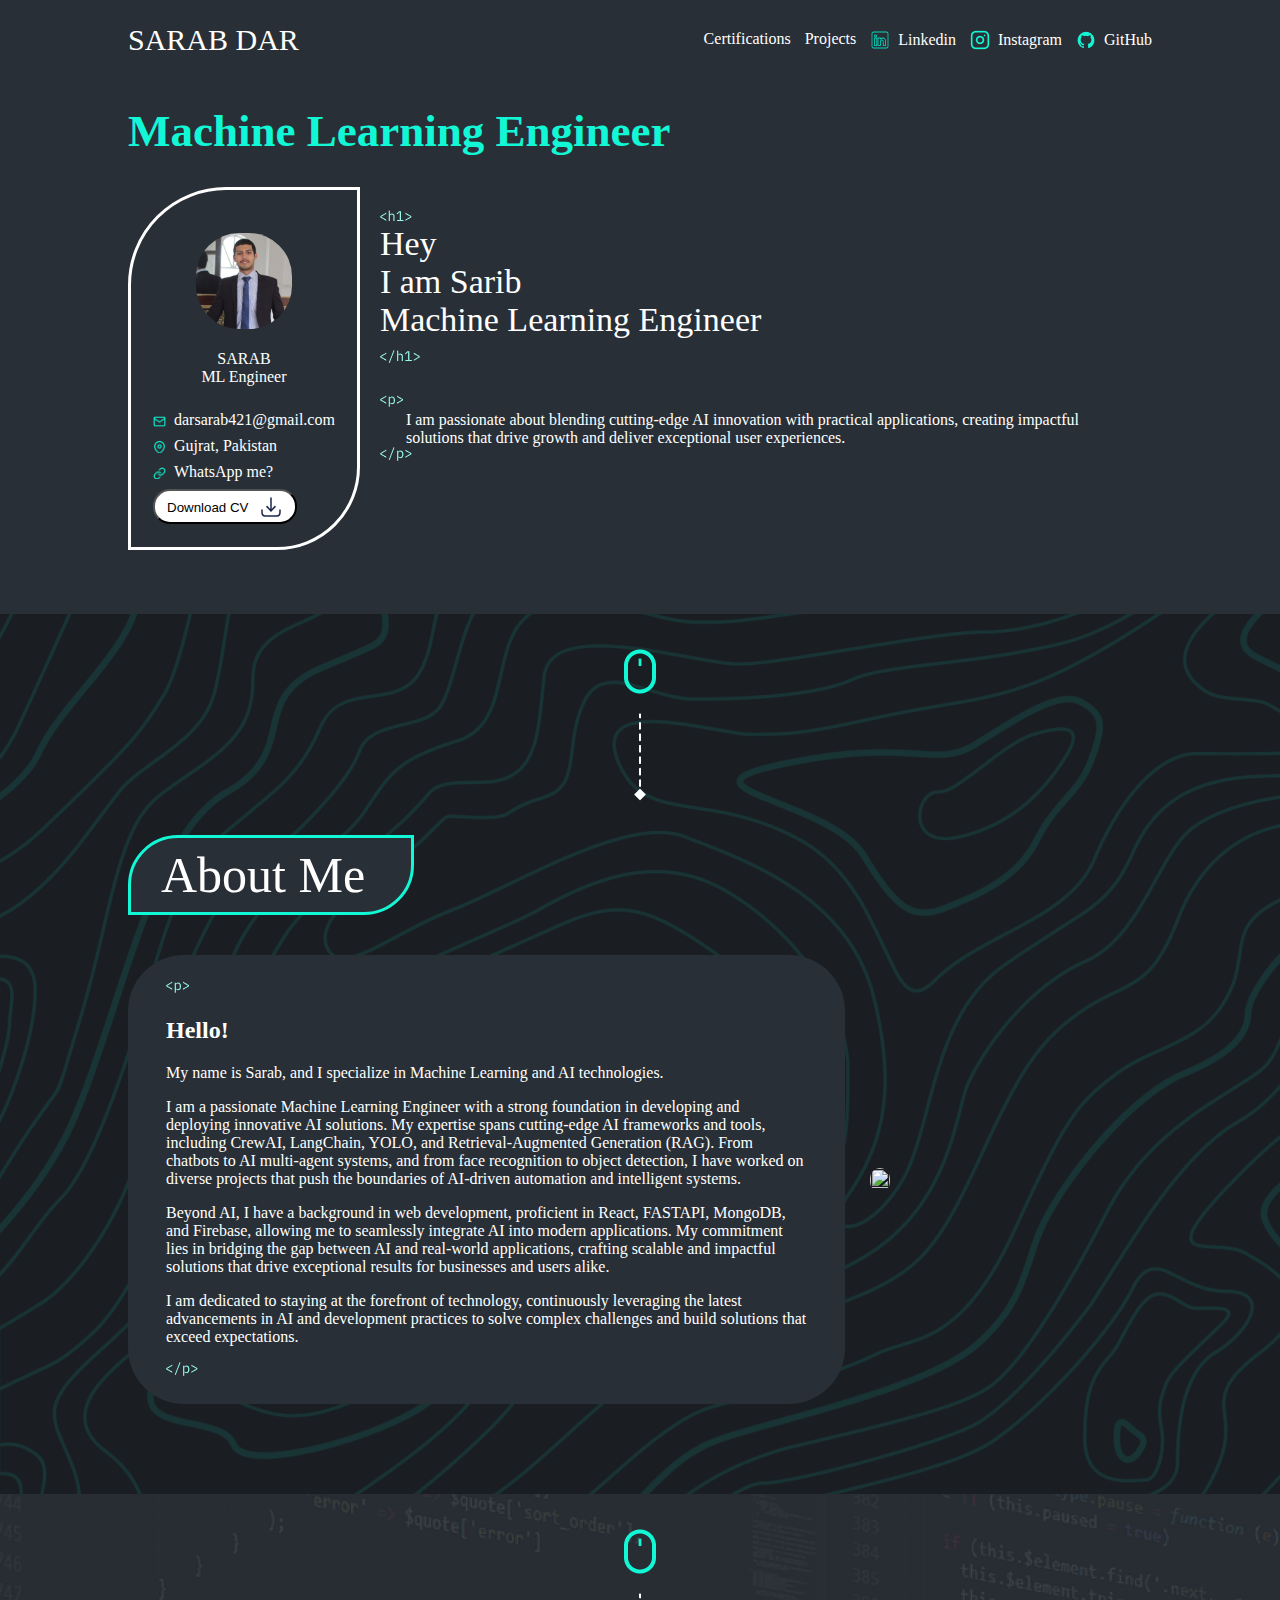
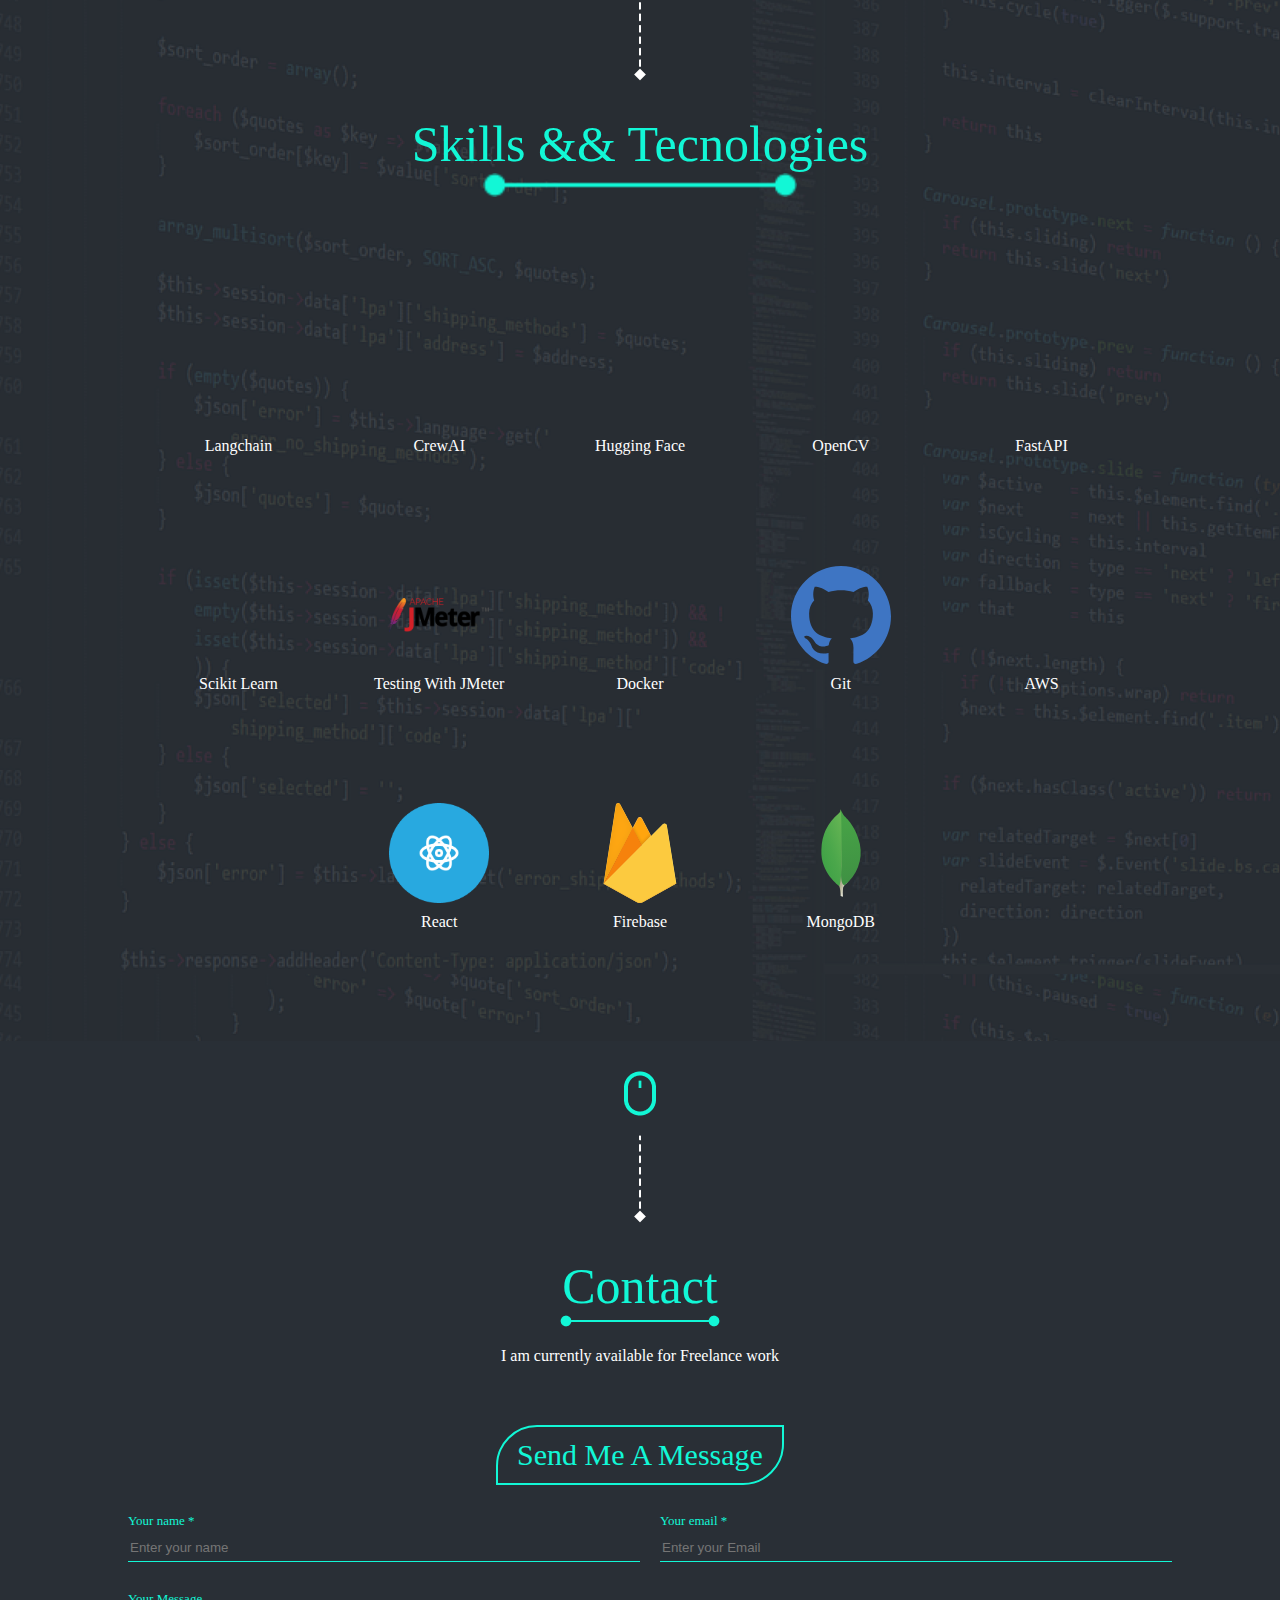
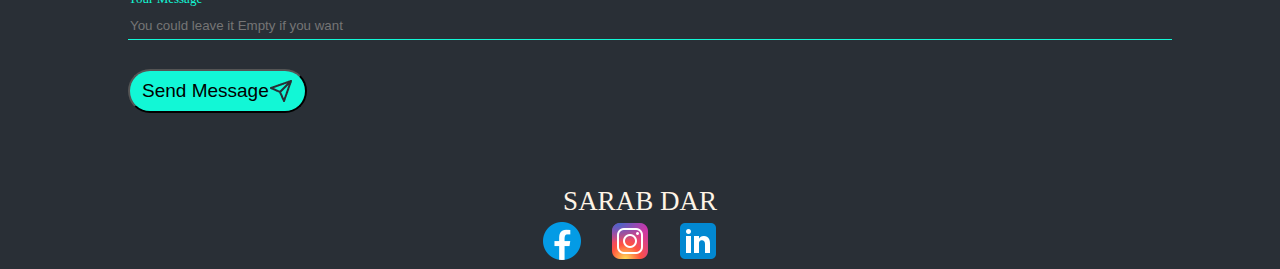
==== commit 729db505: "updated" ====
--- a/index.html
+++ b/index.html
@@ -61,6 +61,7 @@
             <div id="menu_icon" onclick="showBar()"><img src="./images/introduction/menu_icon.svg" alt=""></div>
             <div id="menu_icon_bar"><ul><li><a href="/">Home</a></li>
             <li> <a href="/projects.html">Projects</a></li>
+            <li> <a href="/certifications.html">Certifications</a></li>
             <li> 
               <a  class="color_bluish" target="_blank" href="https://www.linkedin.com/in/sarab-dar-568838201/"
                 >Linkedin</a>
@@ -188,9 +189,15 @@
               <div class="tag_img_container"><img src="./images/p_opening.png" alt="" /></div>
              <h2>Hello!</h2>
              <p>My name is Sarab, and I specialize in Machine Learning and AI technologies.</p>
-<p>I am a passionate Machine Learning Engineer with a strong foundation in developing and deploying innovative AI solutions. My expertise spans cutting-edge tools and frameworks, with a background in web development using React, Node.js, MongoDB, and Firebase.</p>
-<p>My commitment lies in bridging the gap between AI and practical applications, crafting scalable, impactful solutions that deliver exceptional results for businesses and users alike.</p>
-<p>I am dedicated to staying at the forefront of technology, leveraging the latest advancements in AI and development practices to solve complex problems and create solutions that exceed expectations.</p>
+<p>I am a passionate Machine Learning Engineer with a strong foundation in developing and deploying innovative AI
+solutions. My expertise spans cutting-edge AI frameworks and tools, including CrewAI, LangChain, YOLO, and
+Retrieval-Augmented Generation (RAG). From chatbots to AI multi-agent systems, and from face recognition to object
+detection, I have worked on diverse projects that push the boundaries of AI-driven automation and intelligent systems.</p>
+<p>Beyond AI, I have a background in web development, proficient in React, FASTAPI, MongoDB, and Firebase, allowing me to
+seamlessly integrate AI into modern applications. My commitment lies in bridging the gap between AI and real-world
+applications, crafting scalable and impactful solutions that drive exceptional results for businesses and users alike.</p>
+<p>I am dedicated to staying at the forefront of technology, continuously leveraging the latest advancements in AI and
+development practices to solve complex challenges and build solutions that exceed expectations.</p>
 
               <div class="tag_img_container"><img src="./images/p_closing.png" alt="" /></div>
              </div>
@@ -231,16 +238,14 @@
              <!-- 2nd Line -->
             
               <div class="items item6"> <div class="skills_img_container"><img src="./images/skill_section/sk_learn.png" alt=""></div> <div>Scikit Learn</div></div>
-              <div class="items item7"> <div class="skills_img_container"><img src="./images/skill_section/Apache_Airflow.png" alt=""></div> <div>Apache Air Flow</div></div>
+              <div class="items item7"> <div class="skills_img_container"><img src="./images/skill_section/jmeter.png" alt=""></div> <div>Testing With JMeter</div></div>
               <div class="items item8"> <div class="skills_img_container"><img src="./images/skill_section/Docker.png" alt=""></div> <div>Docker</div></div>
                <div class="items item9"> <div class="skills_img_container"><img src="./images/skill_section/github_icon.svg" alt=""></div> <div>Git</div></div>
               <div class="items item10"> <div class="skills_img_container"><img src="./images/skill_section/AWS.png" alt=""></div> <div>AWS</div></div>
               <!-- third Line -->
               <div class="items item11"> <div class="skills_img_container"><img src="./images/skill_section/React_icon.png" alt=""></div> <div>React</div></div>
-              <div class="items item12"> <div class="skills_img_container"><img src="./images/skill_section/nodejs_icon.svg" alt=""></div> <div>Node</div></div>
-              <div class="items item13"> <div class="skills_img_container"><img src="./images/skill_section/express_icon.svg" alt=""></div> <div>Express</div></div>
               <div class="items item14"> <div class="skills_img_container"><img src="./images/skill_section/firebase_icon.svg" alt=""></div> <div>Firebase</div></div>
-              <div class="items item15"> <div class="skills_img_container"><img src="./images/skill_section/javascript_icon.svg" alt=""></div> <div>JavaScript</div></div>
+              <div class="items item15"> <div class="skills_img_container"><img src="./images/skill_section/monodb_icon.svg" alt=""></div> <div>MongoDB</div></div>
               
              <!-- Forth Line -->
              
--- a/index.css
+++ b/index.css
@@ -354,6 +354,9 @@
         padding-top: 5px;
         padding-bottom: 90px;
 }
+.item11{
+    grid-column-start: 2;
+}
 
 #line_under_skills img{
     width: 314px;
